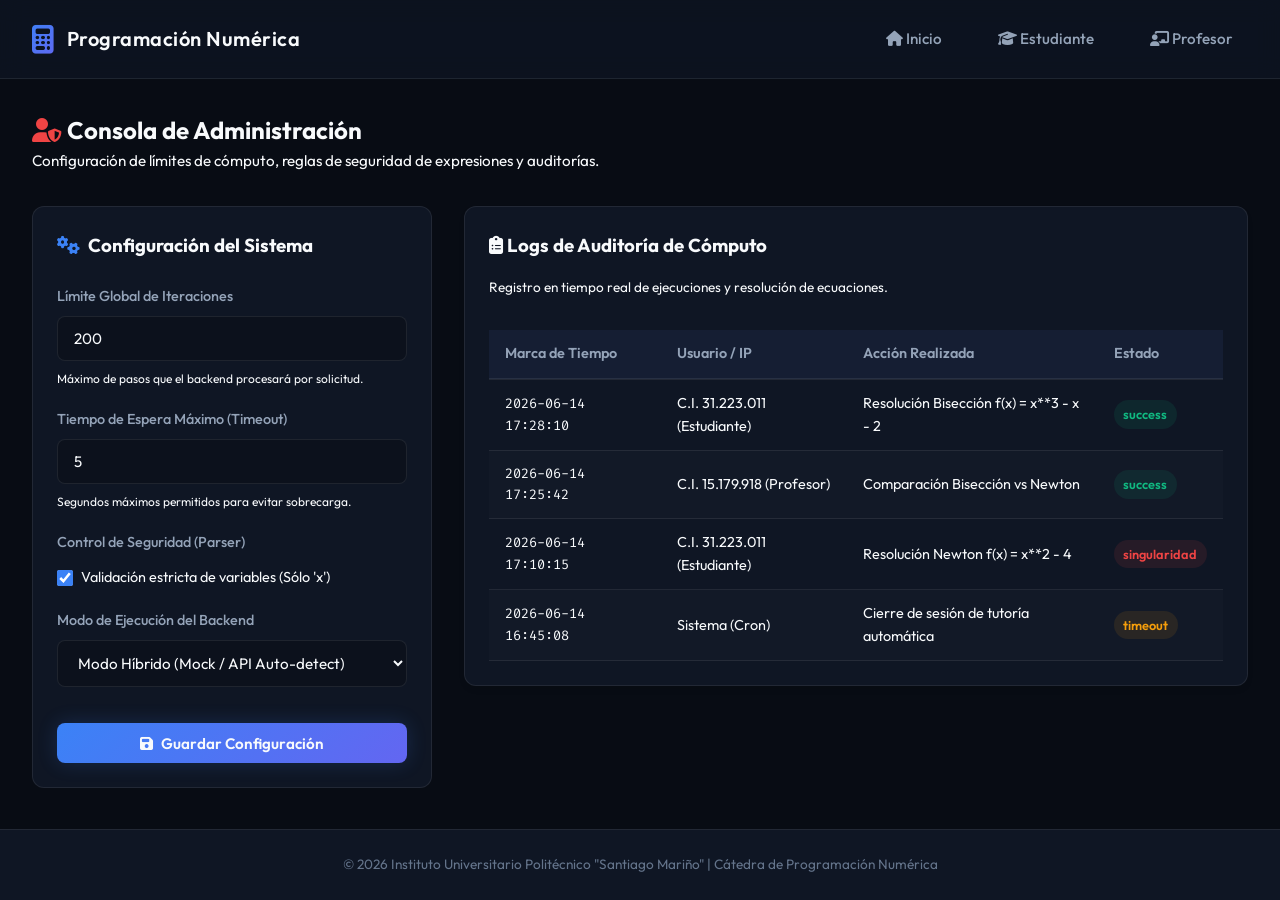
==== frontend/pages/admin.html @ 88d2dc47 "Feat: Implementar frontend interactivo UX/UI v0.2 y Tutor didactico" ====
<!DOCTYPE html>
<html lang="es">
<head>
    <meta charset="UTF-8">
    <meta name="viewport" content="width=device-width, initial-scale=1.0">
    <title>Módulo Administrativo - Métodos Numéricos</title>
    <!-- CSS Maestro -->
    <link rel="stylesheet" href="../assets/css/styles.css">
    <!-- Iconos (FontAwesome) -->
    <link rel="stylesheet" href="https://cdnjs.cloudflare.com/ajax/libs/font-awesome/6.4.0/css/all.min.css">
    <style>
        .admin-grid {
            display: grid;
            grid-template-columns: 400px 1fr;
            gap: 2rem;
            align-items: start;
        }

        .settings-card {
            background-color: var(--bg-surface);
            border: 1px solid var(--border-color);
            border-radius: var(--radius-md);
            padding: 1.5rem;
        }

        .log-time {
            font-family: 'Fira Code', monospace;
            font-size: 0.85rem;
            color: var(--text-secondary);
        }

        @media (max-width: 900px) {
            .admin-grid {
                grid-template-columns: 1fr;
            }
        }
    </style>
</head>
<body>

    <!-- Cabecera Principal -->
    <header class="main-header">
        <a href="../index.html" class="logo-container">
            <span class="logo-icon"><i class="fa-solid fa-calculator"></i></span>
            <span class="logo-text">Programación Numérica</span>
        </a>
        <nav class="main-nav">
            <a href="../index.html" class="nav-link"><i class="fa-solid fa-house"></i> Inicio</a>
            <a href="estudiante.html" class="nav-link"><i class="fa-solid fa-graduation-cap"></i> Estudiante</a>
            <a href="profesor.html" class="nav-link"><i class="fa-solid fa-chalkboard-user"></i> Profesor</a>
        </nav>
    </header>

    <!-- Contenido Principal -->
    <main class="main-content">
        <!-- Título -->
        <div style="margin-bottom: 2rem;">
            <h2><i class="fa-solid fa-user-shield" style="color: var(--danger);"></i> Consola de Administración</h2>
            <p class="text-secondary" style="font-size: 0.95rem;">Configuración de límites de cómputo, reglas de seguridad de expresiones y auditorías.</p>
        </div>

        <!-- Grid Administrativa -->
        <div class="admin-grid">
            
            <!-- Columna Izquierda: Parámetros del Servidor -->
            <div class="settings-card">
                <h3 style="margin-bottom: 1.5rem; display: flex; align-items: center; gap: 0.5rem;">
                    <i class="fa-solid fa-gears" style="color: var(--primary);"></i> Configuración del Sistema
                </h3>

                <form onsubmit="event.preventDefault(); alert('Configuraciones guardadas.');">
                    <!-- Iteraciones límite -->
                    <div class="form-group">
                        <label class="form-label">Límite Global de Iteraciones</label>
                        <input type="number" class="form-control" value="200">
                        <span class="text-muted" style="font-size: 0.75rem;">Máximo de pasos que el backend procesará por solicitud.</span>
                    </div>

                    <!-- Límite de Tiempo por Hilo -->
                    <div class="form-group">
                        <label class="form-label">Tiempo de Espera Máximo (Timeout)</label>
                        <input type="number" class="form-control" value="5" placeholder="En segundos">
                        <span class="text-muted" style="font-size: 0.75rem;">Segundos máximos permitidos para evitar sobrecarga.</span>
                    </div>

                    <!-- Validación estricta de expresiones -->
                    <div class="form-group">
                        <label class="form-label">Control de Seguridad (Parser)</label>
                        <div style="display: flex; align-items: center; gap: 0.5rem; margin-top: 0.25rem;">
                            <input type="checkbox" checked style="width: 16px; height: 16px; accent-color: var(--primary);">
                            <span class="text-secondary" style="font-size: 0.9rem;">Validación estricta de variables (Sólo 'x')</span>
                        </div>
                    </div>

                    <!-- Modo de ejecución del backend -->
                    <div class="form-group">
                        <label class="form-label">Modo de Ejecución del Backend</label>
                        <select class="form-control">
                            <option>Producción (Motor Python Desacoplado)</option>
                            <option>Desarrollo (Logs de Depuración Activos)</option>
                            <option selected>Modo Híbrido (Mock / API Auto-detect)</option>
                        </select>
                    </div>

                    <button type="submit" class="btn btn-primary" style="width: 100%; margin-top: 1rem;">
                        <i class="fa-solid fa-floppy-disk"></i> Guardar Configuración
                    </button>
                </form>
            </div>

            <!-- Columna Derecha: Logs de Auditoría y Eventos -->
            <div class="card">
                <h3 style="margin-bottom: 1rem;"><i class="fa-solid fa-clipboard-list"></i> Logs de Auditoría de Cómputo</h3>
                <p class="text-secondary" style="font-size: 0.85rem; margin-bottom: 1rem;">Registro en tiempo real de ejecuciones y resolución de ecuaciones.</p>
                
                <div class="table-responsive">
                    <table class="table">
                        <thead>
                            <tr>
                                <th>Marca de Tiempo</th>
                                <th>Usuario / IP</th>
                                <th>Acción Realizada</th>
                                <th>Estado</th>
                            </tr>
                        </thead>
                        <tbody>
                            <tr>
                                <td class="log-time">2026-06-14 17:28:10</td>
                                <td>C.I. 31.223.011 (Estudiante)</td>
                                <td>Resolución Bisección f(x) = x**3 - x - 2</td>
                                <td><span class="badge badge-success">success</span></td>
                            </tr>
                            <tr>
                                <td class="log-time">2026-06-14 17:25:42</td>
                                <td>C.I. 15.179.918 (Profesor)</td>
                                <td>Comparación Bisección vs Newton</td>
                                <td><span class="badge badge-success">success</span></td>
                            </tr>
                            <tr>
                                <td class="log-time">2026-06-14 17:10:15</td>
                                <td>C.I. 31.223.011 (Estudiante)</td>
                                <td>Resolución Newton f(x) = x**2 - 4</td>
                                <td><span class="badge badge-danger">singularidad</span></td>
                            </tr>
                            <tr>
                                <td class="log-time">2026-06-14 16:45:08</td>
                                <td>Sistema (Cron)</td>
                                <td>Cierre de sesión de tutoría automática</td>
                                <td><span class="badge badge-warning">timeout</span></td>
                            </tr>
                        </tbody>
                    </table>
                </div>
            </div>

        </div>
    </main>

    <!-- Pie de Página -->
    <footer class="main-footer">
        <p>© 2026 Instituto Universitario Politécnico "Santiago Mariño" | Cátedra de Programación Numérica</p>
    </footer>

</body>
</html>
---- frontend/assets/css/styles.css ----
/* ==========================================================================
   SISTEMA DE DISEÑO VISUAL - PLATAFORMA MÉTODOS NUMÉRICOS (v0.2)
   Responsable: Leonardo González
   Aesthetics: Premium Dark Mode, Glassmorphism, Vibrancy & Micro-animations
   ========================================================================== */

/* Importación de Google Fonts */
@import url('https://fonts.googleapis.com/css2?family=Outfit:wght@300;400;500;600;700&family=Fira+Code:wght@400;500&display=swap');

/* Variables de Color y Diseño */
:root {
    /* Paleta de Colores (Premium Dark Mode) */
    --bg-main: #080c14;
    --bg-surface: #0f1624;
    --bg-surface-header: #151e33;
    --bg-surface-glass: rgba(15, 22, 36, 0.7);
    --border-color: rgba(255, 255, 255, 0.08);
    --border-hover: rgba(59, 130, 246, 0.4);
    
    /* Colores Primarios y Gradientes */
    --primary: #3b82f6;
    --primary-gradient: linear-gradient(135deg, #3b82f6 0%, #6366f1 100%);
    --accent: #06b6d4;
    --accent-gradient: linear-gradient(135deg, #06b6d4 0%, #3b82f6 100%);
    
    /* Colores Semánticos */
    --success: #10b981;
    --success-bg: rgba(16, 185, 129, 0.1);
    --warning: #f59e0b;
    --warning-bg: rgba(245, 158, 11, 0.1);
    --danger: #ef4444;
    --danger-bg: rgba(239, 68, 68, 0.1);
    
    /* Colores de Texto */
    --text-primary: #f8fafc;
    --text-secondary: #94a3b8;
    --text-muted: #64748b;
    
    /* Configuración de Caja y Bordes */
    --radius-sm: 8px;
    --radius-md: 12px;
    --radius-lg: 20px;
    --shadow-sm: 0 4px 6px -1px rgba(0, 0, 0, 0.1);
    --shadow-md: 0 10px 15px -3px rgba(0, 0, 0, 0.3);
    --shadow-lg: 0 20px 25px -5px rgba(0, 0, 0, 0.5);
    --shadow-glow: 0 0 20px rgba(59, 130, 246, 0.2);
    --transition: all 0.3s cubic-bezier(0.4, 0, 0.2, 1);
}

/* Reset y Estilos Generales */
* {
    margin: 0;
    padding: 0;
    box-sizing: border-box;
}

body {
    background-color: var(--bg-main);
    color: var(--text-primary);
    font-family: 'Outfit', sans-serif;
    line-height: 1.6;
    min-height: 100vh;
    display: flex;
    flex-direction: column;
    overflow-x: hidden;
}

/* Scrollbar Personalizado */
::-webkit-scrollbar {
    width: 8px;
    height: 8px;
}
::-webkit-scrollbar-track {
    background: var(--bg-main);
}
::-webkit-scrollbar-thumb {
    background: var(--bg-surface-header);
    border-radius: var(--radius-sm);
    border: 2px solid var(--bg-main);
}
::-webkit-scrollbar-thumb:hover {
    background: var(--primary);
}

/* Navegación Global (Header) */
.main-header {
    background-color: var(--bg-surface-glass);
    backdrop-filter: blur(12px);
    -webkit-backdrop-filter: blur(12px);
    border-bottom: 1px solid var(--border-color);
    position: sticky;
    top: 0;
    z-index: 100;
    padding: 1rem 2rem;
    display: flex;
    justify-content: space-between;
    align-items: center;
}

.logo-container {
    display: flex;
    align-items: center;
    gap: 0.8rem;
    text-decoration: none;
}

.logo-icon {
    font-size: 1.8rem;
    background: var(--primary-gradient);
    -webkit-background-clip: text;
    -webkit-text-fill-color: transparent;
    font-weight: 700;
}

.logo-text {
    font-size: 1.25rem;
    font-weight: 600;
    color: var(--text-primary);
    letter-spacing: 0.5px;
}

.main-nav {
    display: flex;
    gap: 1.5rem;
    align-items: center;
}

.nav-link {
    color: var(--text-secondary);
    text-decoration: none;
    font-weight: 500;
    font-size: 0.95rem;
    padding: 0.5rem 1rem;
    border-radius: var(--radius-sm);
    transition: var(--transition);
}

.nav-link:hover, .nav-link.active {
    color: var(--text-primary);
    background-color: rgba(255, 255, 255, 0.05);
}

/* Contenedor Principal */
.main-content {
    flex: 1;
    padding: 2rem;
    max-width: 1400px;
    margin: 0 auto;
    width: 100%;
}

/* Componentes de Tarjeta (Cards) */
.card {
    background-color: var(--bg-surface);
    border: 1px solid var(--border-color);
    border-radius: var(--radius-md);
    padding: 1.5rem;
    box-shadow: var(--shadow-sm);
    transition: var(--transition);
}

.card:hover {
    border-color: var(--border-hover);
    box-shadow: var(--shadow-md);
}

/* Botones Premium */
.btn {
    display: inline-flex;
    align-items: center;
    justify-content: center;
    gap: 0.5rem;
    font-family: inherit;
    font-weight: 600;
    font-size: 0.95rem;
    padding: 0.65rem 1.25rem;
    border-radius: var(--radius-sm);
    border: none;
    cursor: pointer;
    transition: var(--transition);
    text-decoration: none;
}

.btn-primary {
    background: var(--primary-gradient);
    color: var(--text-primary);
    box-shadow: var(--shadow-glow);
}

.btn-primary:hover {
    transform: translateY(-2px);
    box-shadow: 0 0 25px rgba(59, 130, 246, 0.4);
}

.btn-secondary {
    background-color: rgba(255, 255, 255, 0.05);
    color: var(--text-primary);
    border: 1px solid var(--border-color);
}

.btn-secondary:hover {
    background-color: rgba(255, 255, 255, 0.08);
    border-color: var(--text-secondary);
}

/* Inputs y Formularios */
.form-group {
    margin-bottom: 1.25rem;
    display: flex;
    flex-direction: column;
    gap: 0.5rem;
}

.form-label {
    font-size: 0.9rem;
    font-weight: 500;
    color: var(--text-secondary);
}

.form-control {
    background-color: rgba(0, 0, 0, 0.2);
    border: 1px solid var(--border-color);
    border-radius: var(--radius-sm);
    color: var(--text-primary);
    padding: 0.75rem 1rem;
    font-family: inherit;
    font-size: 0.95rem;
    transition: var(--transition);
}

.form-control:focus {
    outline: none;
    border-color: var(--primary);
    box-shadow: 0 0 10px rgba(59, 130, 246, 0.15);
}

/* Píldoras de Estado (Badges) */
.badge {
    display: inline-flex;
    align-items: center;
    padding: 0.25rem 0.6rem;
    font-size: 0.8rem;
    font-weight: 600;
    border-radius: 50px;
    gap: 0.3rem;
}

.badge-success {
    background-color: var(--success-bg);
    color: var(--success);
}

.badge-warning {
    background-color: var(--warning-bg);
    color: var(--warning);
}

.badge-danger {
    background-color: var(--danger-bg);
    color: var(--danger);
}

/* Grid Layouts Utilitarios */
.grid-2 {
    display: grid;
    grid-template-columns: repeat(2, 1fr);
    gap: 1.5rem;
}

.grid-3 {
    display: grid;
    grid-template-columns: repeat(3, 1fr);
    gap: 1.5rem;
}

@media (max-width: 900px) {
    .grid-2, .grid-3 {
        grid-template-columns: 1fr;
    }
}

/* Tablas Minimalistas */
.table-responsive {
    overflow-x: auto;
    width: 100%;
}

.table {
    width: 100%;
    border-collapse: collapse;
    margin-top: 1rem;
    font-size: 0.9rem;
}

.table th {
    background-color: var(--bg-surface-header);
    color: var(--text-secondary);
    font-weight: 600;
    text-align: left;
    padding: 0.75rem 1rem;
    border-bottom: 2px solid var(--border-color);
}

.table td {
    padding: 0.75rem 1rem;
    border-bottom: 1px solid var(--border-color);
    color: var(--text-primary);
}

.table tbody tr:nth-child(even) {
    background-color: rgba(255, 255, 255, 0.01);
}

.table tbody tr:hover {
    background-color: rgba(255, 255, 255, 0.02);
}

/* Footer */
.main-footer {
    background-color: var(--bg-surface);
    border-top: 1px solid var(--border-color);
    padding: 1.5rem 2rem;
    text-align: center;
    font-size: 0.85rem;
    color: var(--text-muted);
}

.main-footer a {
    color: var(--text-secondary);
    text-decoration: none;
}
.main-footer a:hover {
    color: var(--primary);
}
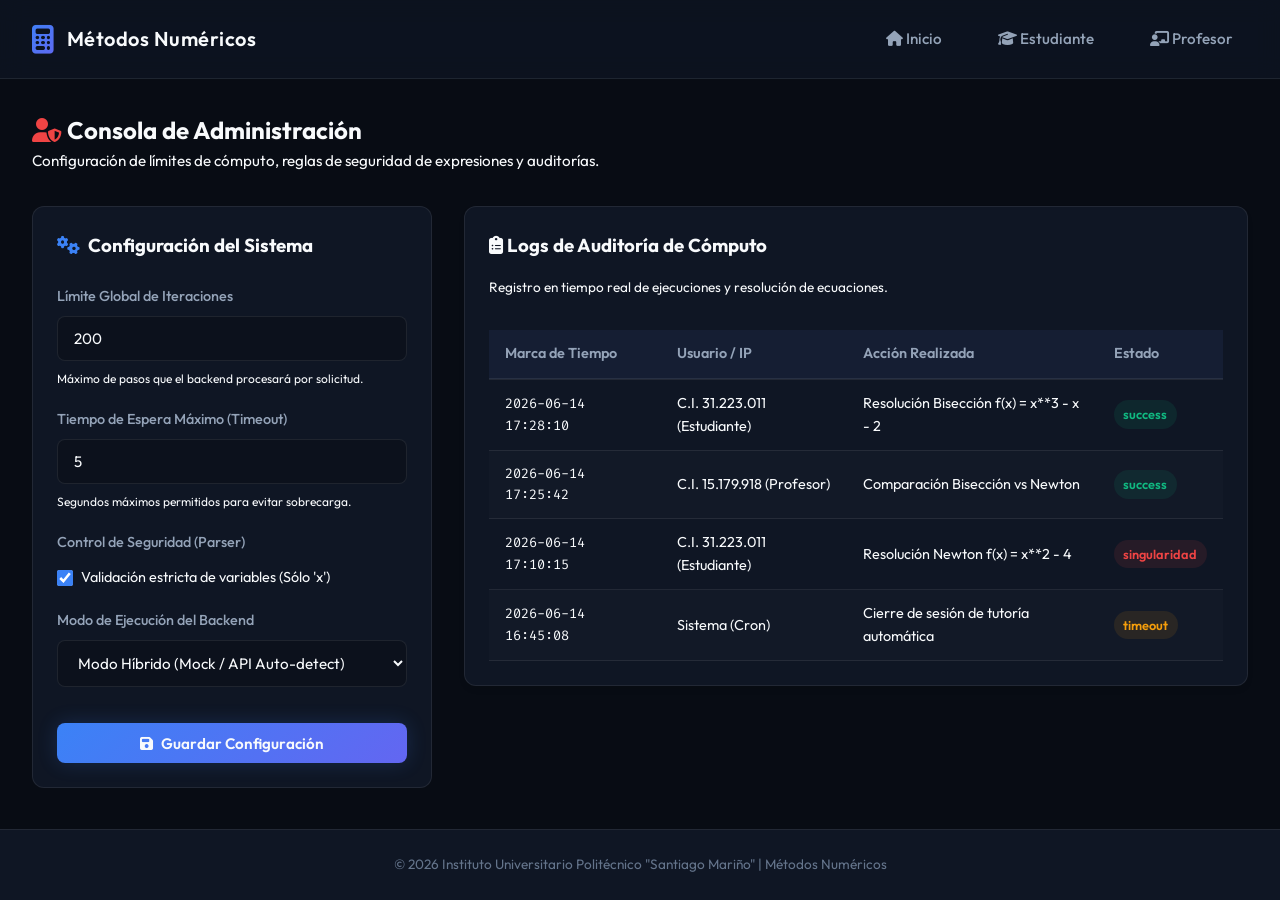
==== commit 864c0bf3: "feat: implementar validación de g(x), actualizar módulo de profesores y corregir visualización de in" ====
--- a/frontend/pages/admin.html
+++ b/frontend/pages/admin.html
@@ -42,7 +42,7 @@
     <header class="main-header">
         <a href="../index.html" class="logo-container">
             <span class="logo-icon"><i class="fa-solid fa-calculator"></i></span>
-            <span class="logo-text">Programación Numérica</span>
+            <span class="logo-text">Métodos Numéricos</span>
         </a>
         <nav class="main-nav">
             <a href="../index.html" class="nav-link"><i class="fa-solid fa-house"></i> Inicio</a>
@@ -158,7 +158,7 @@
 
     <!-- Pie de Página -->
     <footer class="main-footer">
-        <p>© 2026 Instituto Universitario Politécnico "Santiago Mariño" | Cátedra de Programación Numérica</p>
+        <p>© 2026 Instituto Universitario Politécnico "Santiago Mariño" | Métodos Numéricos</p>
     </footer>
 
 </body>
--- a/frontend/assets/css/styles.css
+++ b/frontend/assets/css/styles.css
@@ -108,6 +108,7 @@
     font-size: 1.8rem;
     background: var(--primary-gradient);
     -webkit-background-clip: text;
+    background-clip: text;
     -webkit-text-fill-color: transparent;
     font-weight: 700;
 }
@@ -332,3 +333,93 @@
 .main-footer a:hover {
     color: var(--primary);
 }
+
+/* --- ESTILOS ADICIONALES PARA EL SISTEMA DE PESTAÑAS (TABS) --- */
+.tabs-container {
+    scrollbar-width: none; /* Firefox */
+}
+.tabs-container::-webkit-scrollbar {
+    display: none; /* Safari and Chrome */
+}
+
+.tab-btn {
+    border: 1px solid var(--border-color) !important;
+    background-color: var(--bg-surface-header) !important;
+    color: var(--text-secondary) !important;
+    font-size: 0.9rem !important;
+    padding: 0.6rem 1.2rem !important;
+    display: inline-flex;
+    align-items: center;
+    gap: 0.5rem;
+    cursor: pointer;
+    transition: var(--transition) !important;
+}
+
+.tab-btn:hover {
+    color: var(--text-primary) !important;
+    background-color: rgba(255, 255, 255, 0.05) !important;
+    border-color: var(--border-hover) !important;
+}
+
+.tab-btn.active {
+    background: var(--primary-gradient) !important;
+    color: var(--text-primary) !important;
+    border-color: transparent !important;
+    box-shadow: var(--shadow-glow) !important;
+}
+
+/* Ocultar contenido inactivo de las pestañas */
+.tab-content {
+    display: none;
+    animation: tabFadeIn 0.4s ease;
+}
+
+.tab-content.active {
+    display: block;
+}
+
+@keyframes tabFadeIn {
+    from { opacity: 0; transform: translateY(8px); }
+    to { opacity: 1; transform: translateY(0); }
+}
+
+/* Estilos de parámetros para 3D shapes */
+.shape-params {
+    border-top: 1px dashed var(--border-color);
+    padding-top: 1rem;
+    margin-top: 0.5rem;
+    margin-bottom: 0.5rem;
+    animation: tabFadeIn 0.3s ease;
+}
+
+/* Selectores de modalidad del Tutor */
+.mode-select-group {
+    display: inline-flex;
+    background: rgba(255, 255, 255, 0.03);
+    padding: 2px;
+    border-radius: 20px;
+    border: 1px solid var(--border-color);
+    margin-left: 0.5rem;
+}
+
+.mode-btn {
+    background: transparent;
+    border: none;
+    color: var(--text-secondary);
+    padding: 2px 8px;
+    border-radius: 15px;
+    font-size: 0.7rem;
+    cursor: pointer;
+    transition: all 0.3s ease;
+}
+
+.mode-btn:hover {
+    color: var(--text-primary);
+}
+
+.mode-btn.active {
+    background: var(--primary-gradient) !important;
+    color: var(--text-primary) !important;
+    box-shadow: var(--shadow-glow);
+}
+
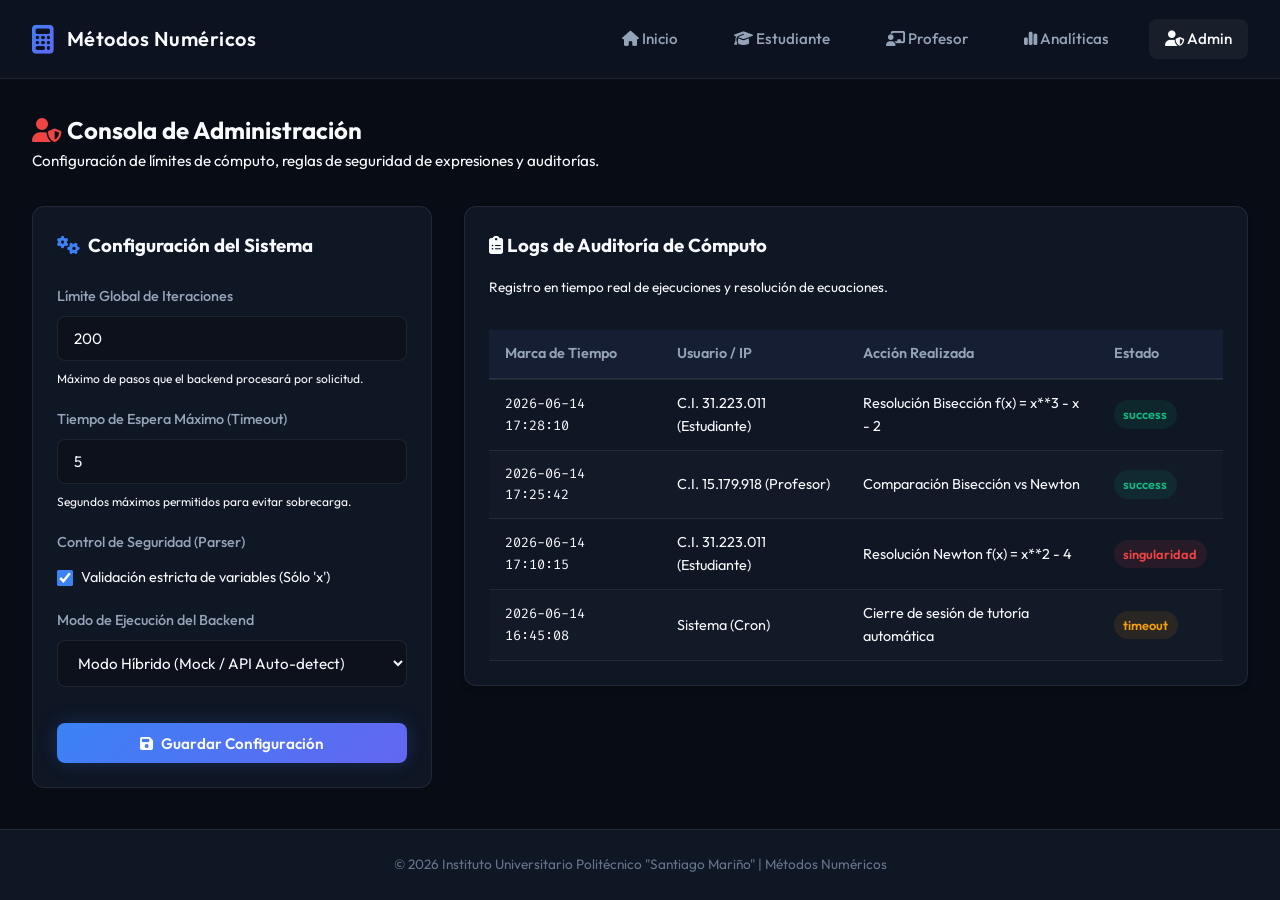
==== commit bf98819e: "Integrar dashboard de analiticas generales en profesor.html y eliminar dashboard.html" ====
--- a/frontend/pages/admin.html
+++ b/frontend/pages/admin.html
@@ -48,6 +48,8 @@
             <a href="../index.html" class="nav-link"><i class="fa-solid fa-house"></i> Inicio</a>
             <a href="estudiante.html" class="nav-link"><i class="fa-solid fa-graduation-cap"></i> Estudiante</a>
             <a href="profesor.html" class="nav-link"><i class="fa-solid fa-chalkboard-user"></i> Profesor</a>
+            <a href="profesor.html#dashboard-general" class="nav-link"><i class="fa-solid fa-chart-simple"></i> Analíticas</a>
+            <a href="admin.html" class="nav-link active"><i class="fa-solid fa-user-shield"></i> Admin</a>
         </nav>
     </header>
 
--- a/frontend/assets/css/styles.css
+++ b/frontend/assets/css/styles.css
@@ -423,3 +423,59 @@
     box-shadow: var(--shadow-glow);
 }
 
+/* --- ESTILOS COMPARTIDOS DEL DASHBOARD GENERAL --- */
+.stats-grid {
+    display: grid;
+    grid-template-columns: repeat(4, 1fr);
+    gap: 1.5rem;
+    margin-bottom: 2rem;
+}
+
+.stat-card {
+    background-color: var(--bg-surface);
+    border: 1px solid var(--border-color);
+    border-radius: var(--radius-md);
+    padding: 1.5rem;
+    display: flex;
+    align-items: center;
+    gap: 1.25rem;
+}
+
+.stat-icon {
+    width: 50px;
+    height: 50px;
+    border-radius: var(--radius-sm);
+    background-color: var(--bg-surface-header);
+    display: flex;
+    align-items: center;
+    justify-content: center;
+    font-size: 1.5rem;
+    color: var(--primary);
+}
+
+.stat-info h4 {
+    font-size: 0.85rem;
+    color: var(--text-secondary);
+    text-transform: uppercase;
+    letter-spacing: 0.5px;
+}
+
+.stat-info p {
+    font-size: 1.8rem;
+    font-weight: 700;
+    color: var(--text-primary);
+    line-height: 1.1;
+}
+
+@media (max-width: 900px) {
+    .stats-grid {
+        grid-template-columns: repeat(2, 1fr);
+    }
+}
+
+@media (max-width: 600px) {
+    .stats-grid {
+        grid-template-columns: 1fr;
+    }
+}
+
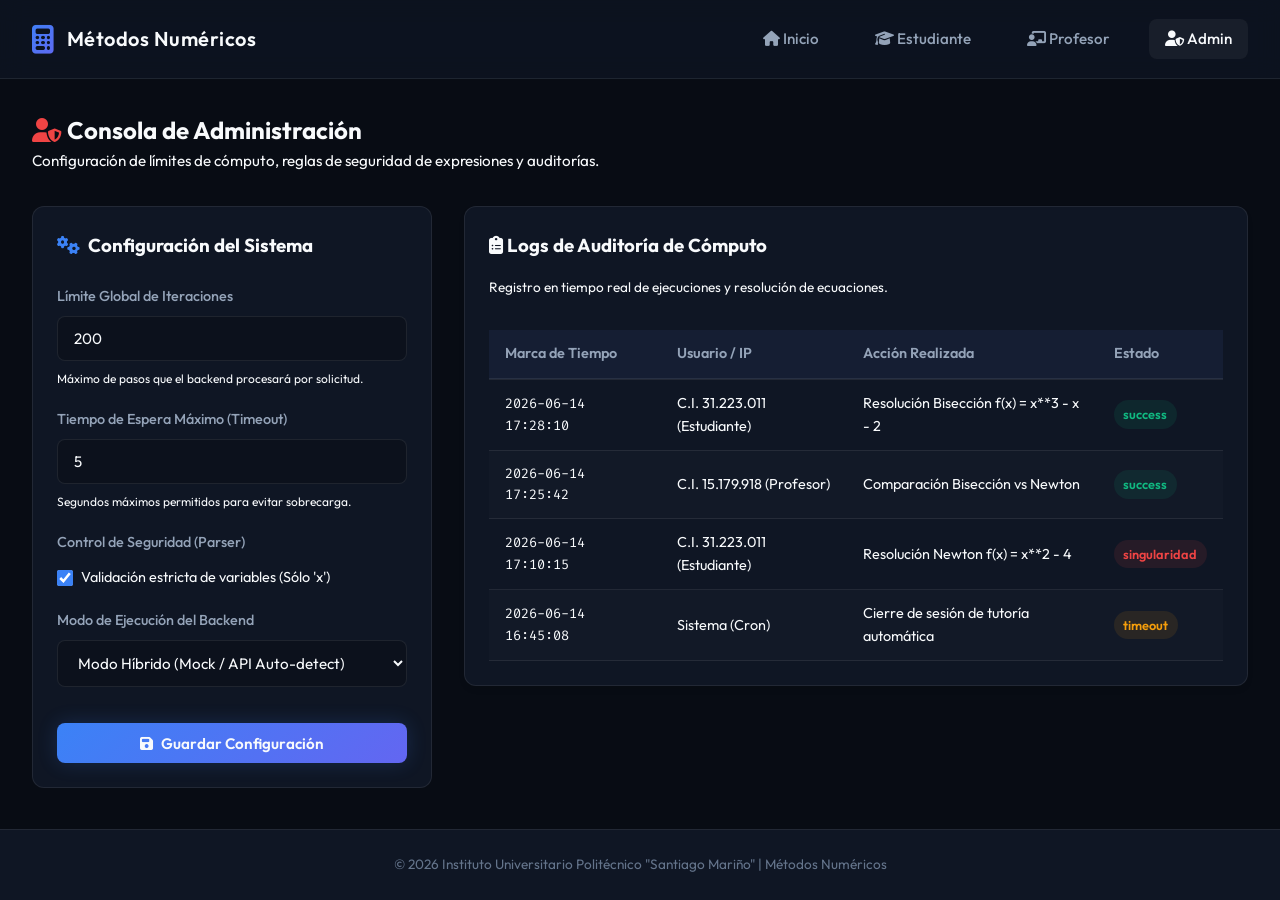
==== commit e9ccf286: "Remover enlace de Analiticas de los headers de navegacion" ====
--- a/frontend/pages/admin.html
+++ b/frontend/pages/admin.html
@@ -48,7 +48,6 @@
             <a href="../index.html" class="nav-link"><i class="fa-solid fa-house"></i> Inicio</a>
             <a href="estudiante.html" class="nav-link"><i class="fa-solid fa-graduation-cap"></i> Estudiante</a>
             <a href="profesor.html" class="nav-link"><i class="fa-solid fa-chalkboard-user"></i> Profesor</a>
-            <a href="profesor.html#dashboard-general" class="nav-link"><i class="fa-solid fa-chart-simple"></i> Analíticas</a>
             <a href="admin.html" class="nav-link active"><i class="fa-solid fa-user-shield"></i> Admin</a>
         </nav>
     </header>
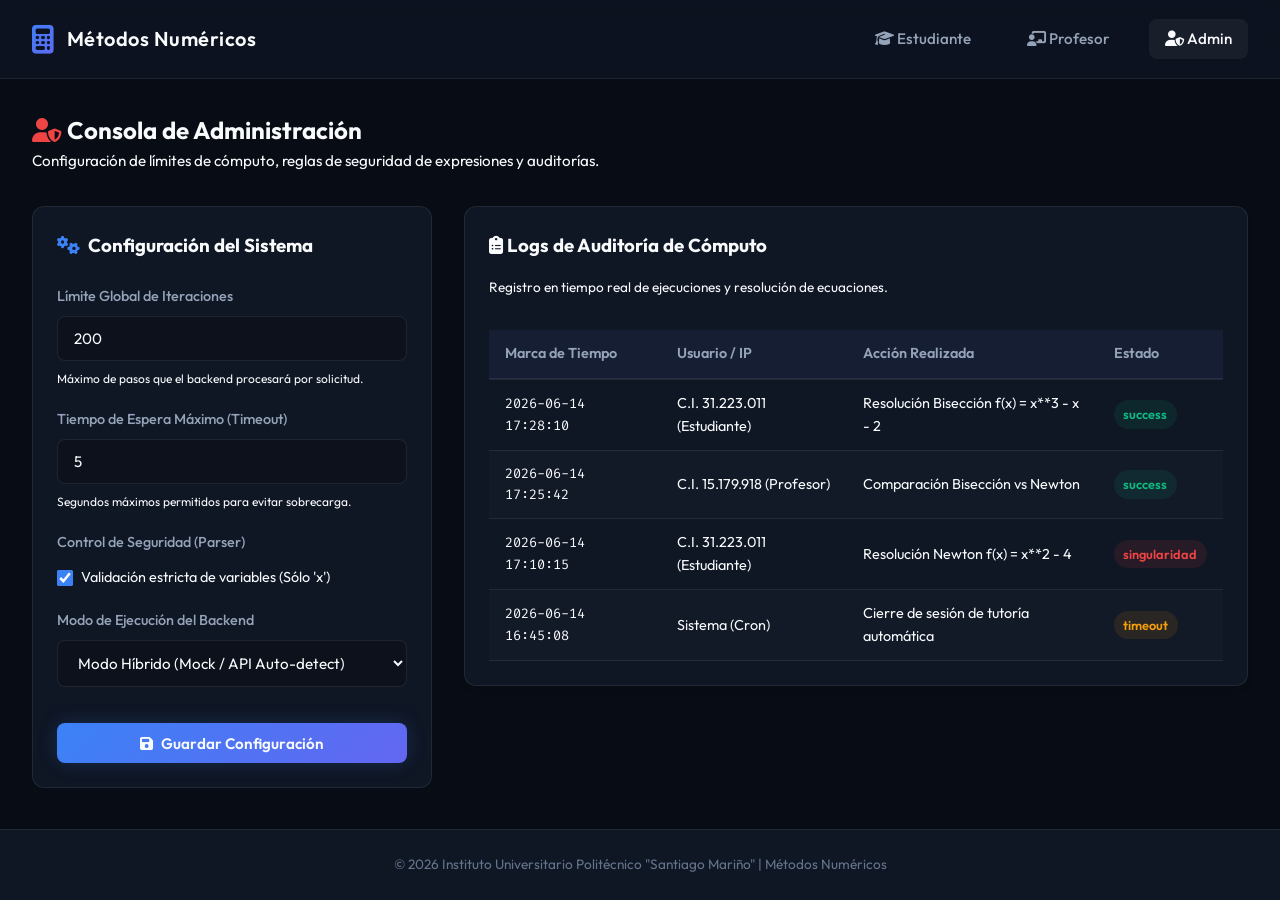
==== commit 49f8e056: "Remover enlace redundante Inicio de los headers de navegacion" ====
--- a/frontend/pages/admin.html
+++ b/frontend/pages/admin.html
@@ -45,7 +45,6 @@
             <span class="logo-text">Métodos Numéricos</span>
         </a>
         <nav class="main-nav">
-            <a href="../index.html" class="nav-link"><i class="fa-solid fa-house"></i> Inicio</a>
             <a href="estudiante.html" class="nav-link"><i class="fa-solid fa-graduation-cap"></i> Estudiante</a>
             <a href="profesor.html" class="nav-link"><i class="fa-solid fa-chalkboard-user"></i> Profesor</a>
             <a href="admin.html" class="nav-link active"><i class="fa-solid fa-user-shield"></i> Admin</a>
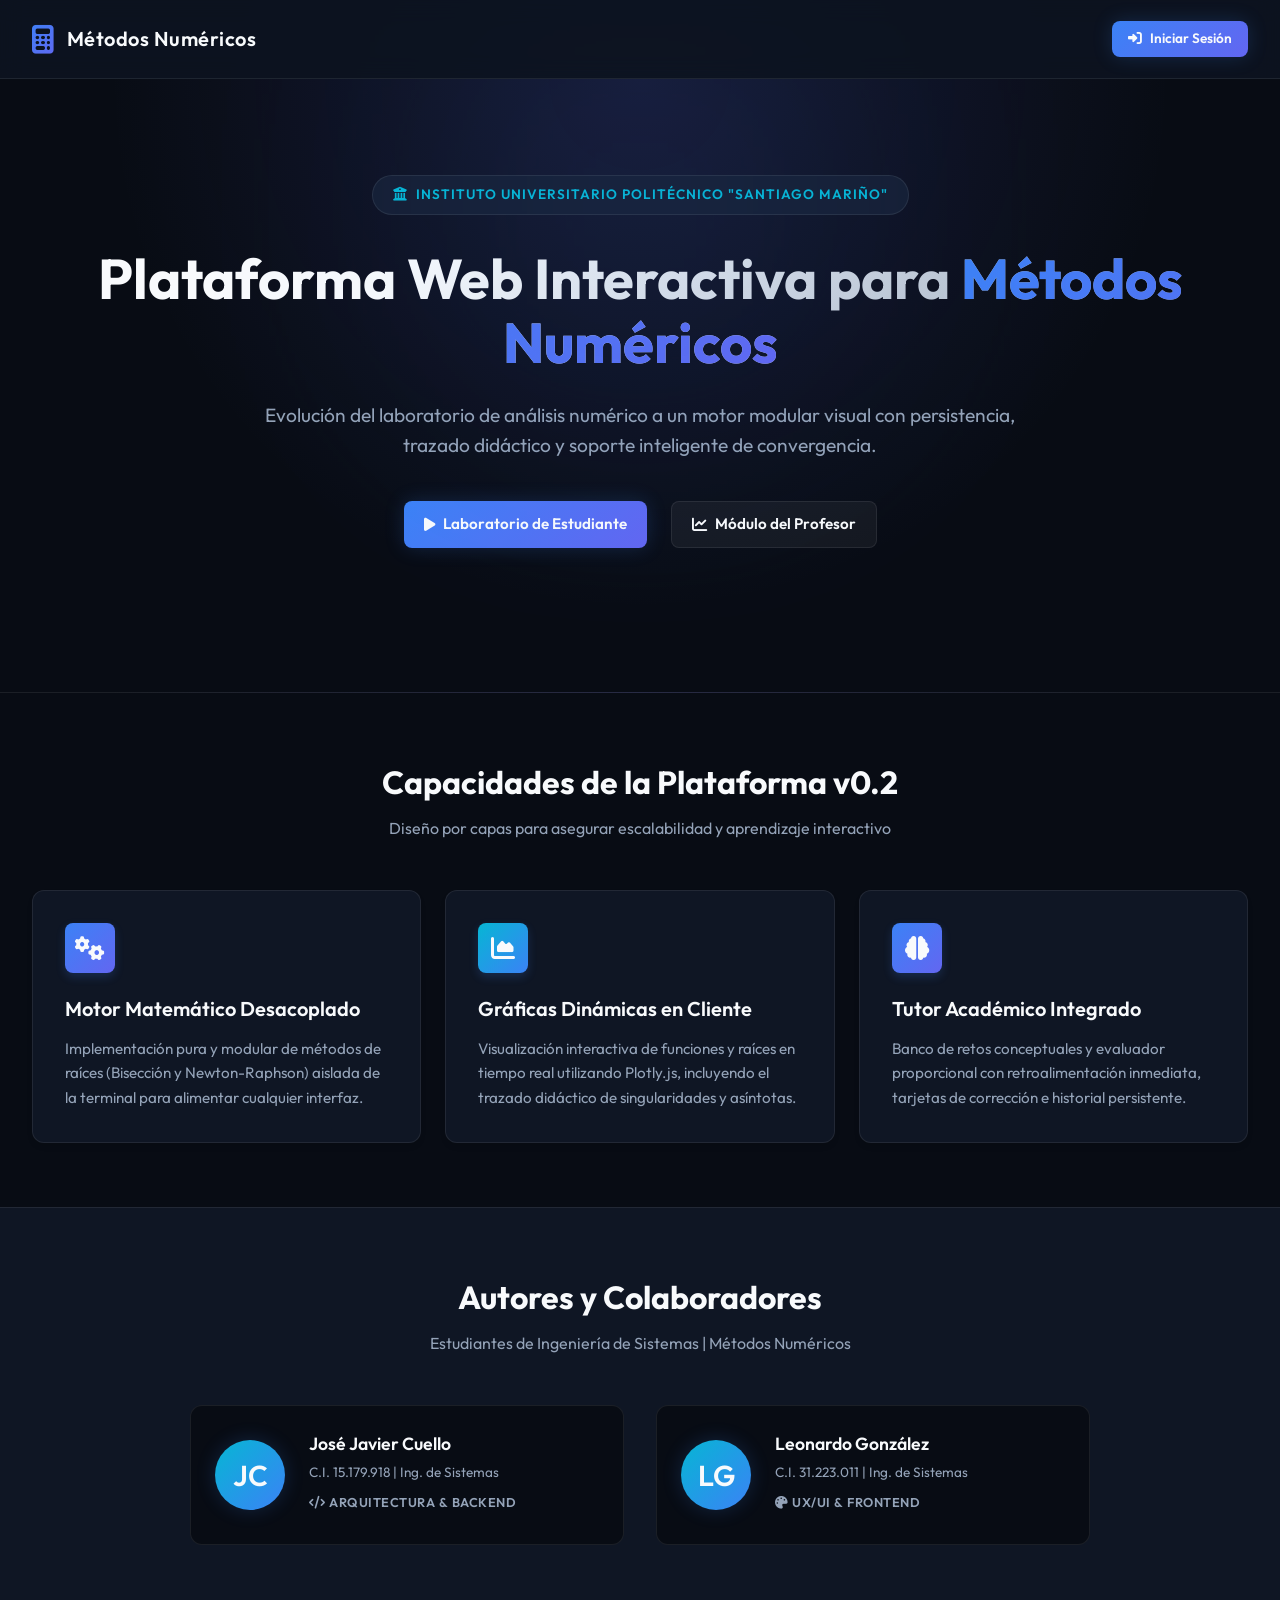
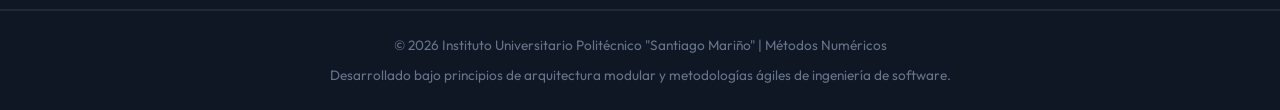
==== commit 161aa124: "Implementar sistema de inicio de sesion y control de acceso local" ====
--- a/frontend/pages/admin.html
+++ b/frontend/pages/admin.html
@@ -1,6 +1,25 @@
 <!DOCTYPE html>
 <html lang="es">
 <head>
+    <!-- Script de Bloqueo Inmediato (Control de Acceso) -->
+    <script>
+        (function() {
+            const sessionStr = localStorage.getItem("user_session");
+            if (!sessionStr) {
+                window.location.href = "../index.html";
+                return;
+            }
+            try {
+                const session = JSON.parse(sessionStr);
+                if (session.role !== "admin") {
+                    window.location.href = "../index.html";
+                }
+            } catch(e) {
+                localStorage.removeItem("user_session");
+                window.location.href = "../index.html";
+            }
+        })();
+    </script>
     <meta charset="UTF-8">
     <meta name="viewport" content="width=device-width, initial-scale=1.0">
     <title>Módulo Administrativo - Métodos Numéricos</title>
@@ -161,5 +180,7 @@
         <p>© 2026 Instituto Universitario Politécnico "Santiago Mariño" | Métodos Numéricos</p>
     </footer>
 
+    <!-- Script de Autenticación -->
+    <script src="../assets/js/auth-ui.js"></script>
 </body>
 </html>
--- a/frontend/assets/css/styles.css
+++ b/frontend/assets/css/styles.css
@@ -479,3 +479,131 @@
     }
 }
 
+/* --- ESTILOS DEL INICIO DE SESIÓN Y PERFIL DE USUARIO --- */
+.user-profile-menu {
+    position: relative;
+    display: flex;
+    align-items: center;
+    gap: 0.6rem;
+    cursor: pointer;
+    padding: 0.35rem 0.6rem;
+    border-radius: var(--radius-sm);
+    transition: background-color 0.2s ease;
+    border: 1px solid var(--border-color);
+    background-color: rgba(255, 255, 255, 0.02);
+}
+
+.user-profile-menu:hover {
+    background-color: rgba(255, 255, 255, 0.06);
+    border-color: var(--border-hover);
+}
+
+.user-avatar {
+    width: 30px;
+    height: 30px;
+    border-radius: 50%;
+    background: var(--primary-gradient);
+    display: flex;
+    align-items: center;
+    justify-content: center;
+    font-weight: 700;
+    color: #fff;
+    font-size: 0.85rem;
+    text-transform: uppercase;
+    box-shadow: 0 0 8px rgba(99, 102, 241, 0.4);
+}
+
+.user-name {
+    font-size: 0.85rem;
+    font-weight: 500;
+    color: var(--text-primary);
+}
+
+.profile-dropdown-menu {
+    display: none;
+    position: absolute;
+    top: calc(100% + 0.5rem);
+    right: 0;
+    background-color: var(--bg-surface);
+    border: 1px solid var(--border-color);
+    border-radius: var(--radius-md);
+    min-width: 160px;
+    z-index: 1000;
+    box-shadow: 0 8px 24px rgba(0, 0, 0, 0.6);
+    overflow: hidden;
+    animation: dropdownFadeIn 0.2s ease;
+}
+
+.profile-dropdown-menu.active {
+    display: block;
+}
+
+.profile-dropdown-item {
+    display: flex;
+    align-items: center;
+    gap: 0.75rem;
+    padding: 0.75rem 1rem;
+    color: var(--text-secondary);
+    text-decoration: none;
+    font-size: 0.85rem;
+    transition: all 0.2s ease;
+    border: none;
+    background: transparent;
+    width: 100%;
+    text-align: left;
+    cursor: pointer;
+}
+
+.profile-dropdown-item:hover {
+    background-color: rgba(255, 255, 255, 0.03);
+    color: var(--text-primary);
+}
+
+.profile-dropdown-item.danger-item {
+    color: #ef4444;
+}
+
+.profile-dropdown-item.danger-item:hover {
+    background-color: rgba(239, 68, 68, 0.05);
+    color: #f87171;
+}
+
+@keyframes dropdownFadeIn {
+    from { opacity: 0; transform: translateY(5px); }
+    to { opacity: 1; transform: translateY(0); }
+}
+
+/* Caja de usuarios de prueba */
+.test-users-card {
+    background-color: rgba(99, 102, 241, 0.02);
+    border: 1px dashed rgba(99, 102, 241, 0.3);
+    padding: 1.25rem;
+    border-radius: var(--radius-md);
+    margin-top: 1.5rem;
+}
+.test-users-title {
+    font-size: 0.9rem;
+    font-weight: 600;
+    color: var(--primary);
+    margin-bottom: 0.5rem;
+    display: flex;
+    align-items: center;
+    gap: 0.5rem;
+}
+.test-users-list {
+    font-size: 0.8rem;
+    color: var(--text-secondary);
+    margin: 0;
+    padding-left: 1.2rem;
+}
+.test-users-list li {
+    margin-bottom: 0.25rem;
+}
+.test-users-list code {
+    font-family: 'Fira Code', monospace;
+    background: rgba(255,255,255,0.05);
+    padding: 1px 4px;
+    border-radius: 3px;
+    color: var(--text-primary);
+}
+
